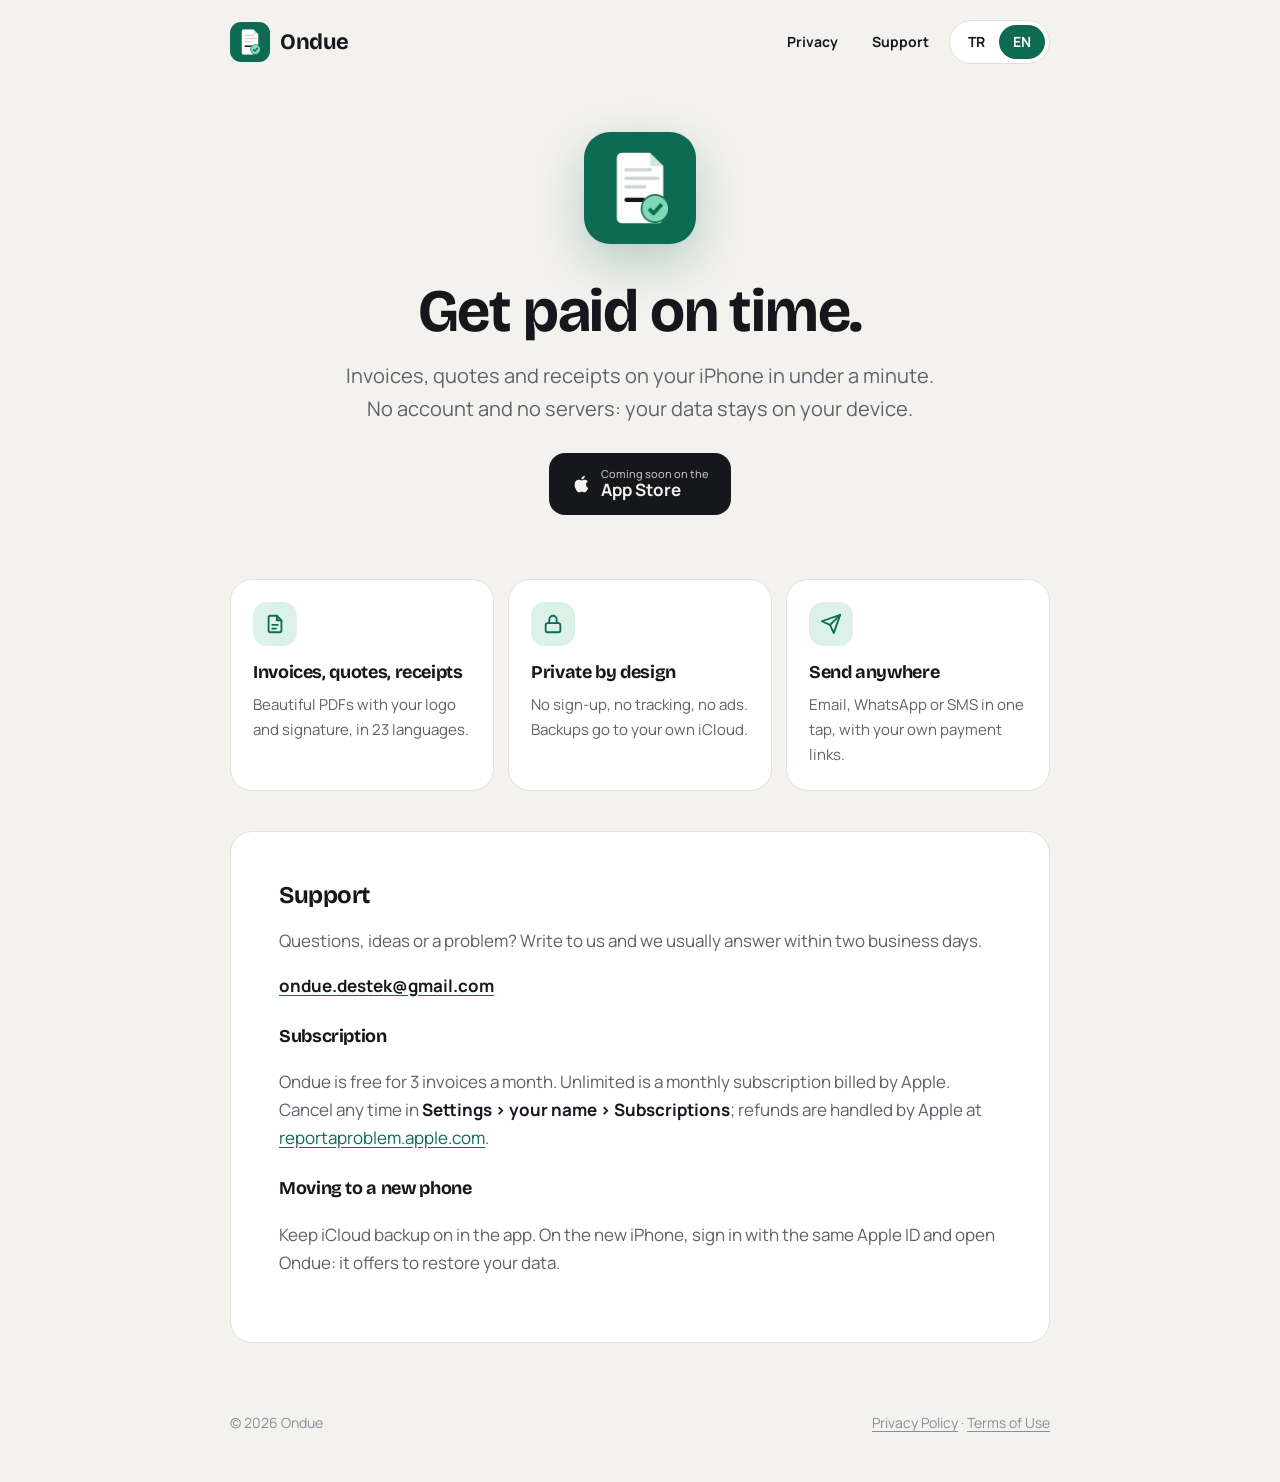
==== index.html @ c63a1c74 "Ondue website: home, support and privacy policy Co-Authored-By: Claude Opus 5.5 <noreply@anthropic.c" ====
<!doctype html>
<html lang="en" data-lang="en">
<head>
  <meta charset="utf-8" />
  <meta name="viewport" content="width=device-width, initial-scale=1" />
  <title>Ondue: Invoices, quotes & receipts</title>
  <meta name="title-en" content="Ondue: Invoices, quotes & receipts" />
  <meta name="title-tr" content="Ondue: Fatura, teklif ve makbuz" />
  <meta name="description" content="Ondue makes invoices, quotes and receipts on your iPhone. No account, no servers: your data stays on your device." />
  <meta name="theme-color" content="#0E6B53" />
  <meta property="og:title" content="Ondue" />
  <meta property="og:description" content="Invoices, quotes and receipts on your iPhone. Your data stays on your device." />
  <meta property="og:image" content="logo.png" />
  <link rel="icon" href="favicon.png" />
  <link rel="apple-touch-icon" href="logo.png" />
  <link rel="preconnect" href="https://fonts.googleapis.com" />
  <link rel="preconnect" href="https://fonts.gstatic.com" crossorigin />
  <link href="https://fonts.googleapis.com/css2?family=Bricolage+Grotesque:opsz,wght@12..96,700&family=Manrope:wght@400;500;700&display=swap" rel="stylesheet" />
  <link rel="stylesheet" href="style.css" />
  <script src="lang.js"></script>
</head>
<body>
  <header class="top">
    <div class="wrap">
      <a class="brand" href="./"><img src="logo.png" alt="" width="40" height="40" /><span>Ondue</span></a>
      <nav class="nav">
        <a href="privacy.html"><span lang-block="en">Privacy</span><span lang-block="tr">Gizlilik</span></a>
        <a href="#support"><span lang-block="en">Support</span><span lang-block="tr">Destek</span></a>
        <div class="lang" role="group" aria-label="Language"><button data-lang="tr" aria-pressed="false">TR</button><button data-lang="en" aria-pressed="true">EN</button></div>
      </nav>
    </div>
  </header>

  <main class="wrap">
    <section class="hero">
      <img class="icon" src="logo.png" alt="Ondue" width="112" height="112" />
      <div lang-block="en">
        <h1>Get paid on time.</h1>
        <p class="lead">Invoices, quotes and receipts on your iPhone in under a minute. No account and no servers: your data stays on your device.</p>
      </div>
      <div lang-block="tr">
        <h1>Paranı zamanında al.</h1>
        <p class="lead">Fatura, teklif ve makbuzu iPhone'unda bir dakikada hazırla. Hesap yok, sunucu yok: verilerin cihazında kalır.</p>
      </div>
      <span class="badge" aria-label="App Store">
        <svg width="22" height="22" viewBox="0 0 24 24" fill="currentColor" aria-hidden="true"><path d="M16.37 12.6c-.02-2.3 1.88-3.4 1.97-3.46-1.07-1.57-2.74-1.78-3.33-1.8-1.42-.14-2.77.83-3.49.83-.72 0-1.83-.81-3-.79-1.55.02-2.97.9-3.77 2.28-1.6 2.78-.41 6.9 1.15 9.15.76 1.1 1.67 2.34 2.86 2.3 1.15-.05 1.58-.74 2.97-.74 1.38 0 1.77.74 2.98.72 1.23-.02 2.01-1.12 2.76-2.23.87-1.28 1.23-2.51 1.25-2.58-.03-.01-2.4-.92-2.42-3.65zM14.1 5.86c.63-.77 1.06-1.83.94-2.89-.91.04-2.01.61-2.66 1.37-.58.67-1.09 1.76-.96 2.8 1.02.08 2.05-.52 2.68-1.28z"/></svg>
        <span lang-block="en"><small>Coming soon on the</small>App Store</span>
        <span lang-block="tr"><small>Yakında</small>App Store'da</span>
      </span>
    </section>

    <section class="grid" aria-label="Features">
      <div class="card">
        <div class="dot"><svg viewBox="0 0 24 24" fill="none" stroke="currentColor" stroke-width="2" stroke-linecap="round" stroke-linejoin="round"><path d="M14 3H7a2 2 0 0 0-2 2v14a2 2 0 0 0 2 2h10a2 2 0 0 0 2-2V8z"/><path d="M14 3v5h5M9 13h6M9 17h4"/></svg></div>
        <h3 lang-block="en">Invoices, quotes, receipts</h3><h3 lang-block="tr">Fatura, teklif, makbuz</h3>
        <p lang-block="en">Beautiful PDFs with your logo and signature, in 23 languages.</p>
        <p lang-block="tr">Logon ve imzanla şık PDF'ler, 23 dilde.</p>
      </div>
      <div class="card">
        <div class="dot"><svg viewBox="0 0 24 24" fill="none" stroke="currentColor" stroke-width="2" stroke-linecap="round" stroke-linejoin="round"><rect x="4" y="11" width="16" height="10" rx="2"/><path d="M8 11V7a4 4 0 0 1 8 0v4"/></svg></div>
        <h3 lang-block="en">Private by design</h3><h3 lang-block="tr">Gizlilik esaslı</h3>
        <p lang-block="en">No sign-up, no tracking, no ads. Backups go to your own iCloud.</p>
        <p lang-block="tr">Üyelik yok, takip yok, reklam yok. Yedekler senin iCloud'una gider.</p>
      </div>
      <div class="card">
        <div class="dot"><svg viewBox="0 0 24 24" fill="none" stroke="currentColor" stroke-width="2" stroke-linecap="round" stroke-linejoin="round"><path d="M22 2 11 13"/><path d="M22 2 15 22l-4-9-9-4z"/></svg></div>
        <h3 lang-block="en">Send anywhere</h3><h3 lang-block="tr">Her yerden gönder</h3>
        <p lang-block="en">Email, WhatsApp or SMS in one tap, with your own payment links.</p>
        <p lang-block="tr">E-posta, WhatsApp ya da SMS ile tek dokunuşta, kendi ödeme linklerinle.</p>
      </div>
    </section>

    <section id="support" class="doc">
      <h2 lang-block="en" style="margin-top:0">Support</h2>
      <h2 lang-block="tr" style="margin-top:0">Destek</h2>
      <p lang-block="en">Questions, ideas or a problem? Write to us and we usually answer within two business days.</p>
      <p lang-block="tr">Sorun, soru ya da önerin mi var? Bize yaz, genellikle iki iş günü içinde dönüyoruz.</p>
      <p><a href="mailto:ondue.destek@gmail.com"><strong>ondue.destek@gmail.com</strong></a></p>
      <h3 lang-block="en">Subscription</h3><h3 lang-block="tr">Abonelik</h3>
      <p lang-block="en">Ondue is free for 3 invoices a month. Unlimited is a monthly subscription billed by Apple. Cancel any time in <strong>Settings › your name › Subscriptions</strong>; refunds are handled by Apple at <a href="https://reportaproblem.apple.com">reportaproblem.apple.com</a>.</p>
      <p lang-block="tr">Ondue ayda 3 faturaya kadar ücretsizdir. Sınırsız kullanım, Apple üzerinden faturalanan aylık bir aboneliktir. İstediğin zaman <strong>Ayarlar › adın › Abonelikler</strong>'den iptal edebilirsin. İadeleri Apple <a href="https://reportaproblem.apple.com">reportaproblem.apple.com</a> üzerinden yapar.</p>
      <h3 lang-block="en">Moving to a new phone</h3><h3 lang-block="tr">Yeni telefona geçiş</h3>
      <p lang-block="en">Keep iCloud backup on in the app. On the new iPhone, sign in with the same Apple ID and open Ondue: it offers to restore your data.</p>
      <p lang-block="tr">Uygulamada iCloud yedeğini açık tut. Yeni iPhone'da aynı Apple kimliğiyle giriş yapıp Ondue'yu açtığında verilerini geri yüklemeyi önerir.</p>
    </section>
  </main>

  <footer>
    <div class="wrap">
      <span>© 2026 Ondue</span>
      <span><a href="privacy.html"><span lang-block="en">Privacy Policy</span><span lang-block="tr">Gizlilik Politikası</span></a> · <a href="https://www.apple.com/legal/internet-services/itunes/dev/stdeula/"><span lang-block="en">Terms of Use</span><span lang-block="tr">Kullanım Koşulları</span></a></span>
    </div>
  </footer>
</body>
</html>
---- style.css ----
:root {
  --bg: #f4f2ee;
  --card: #ffffff;
  --ink: #15171c;
  --muted: #5e6168;
  --faint: #8b8e95;
  --line: #e4e1da;
  --accent: #0e6b53;
  --accent-ink: #ffffff;
  --mint: #7fd8b6;
  --mint-soft: #dcf2e8;
  --radius: 22px;
  color-scheme: light;
}
@media (prefers-color-scheme: dark) {
  :root {
    --bg: #101215;
    --card: #171a1f;
    --ink: #f3f4f6;
    --muted: #b9bdc6;
    --faint: #8b8f98;
    --line: #262a31;
    --accent: #7fd8b6;
    --accent-ink: #0b2a21;
    --mint-soft: #1e3a31;
    color-scheme: dark;
  }
}

* { box-sizing: border-box; }
html { -webkit-text-size-adjust: 100%; scroll-behavior: smooth; }
body {
  margin: 0;
  background: var(--bg);
  color: var(--ink);
  font: 400 17px/1.65 'Manrope', system-ui, -apple-system, 'Segoe UI', sans-serif;
  -webkit-font-smoothing: antialiased;
}
a { color: var(--accent); text-underline-offset: 3px; }
h1, h2, h3, .brand { font-family: 'Bricolage Grotesque', 'Manrope', system-ui, sans-serif; letter-spacing: -0.02em; }
h1 { font-size: clamp(36px, 7vw, 60px); line-height: 1.05; margin: 0 0 16px; }
h2 { font-size: 24px; line-height: 1.25; margin: 40px 0 10px; }
h3 { font-size: 18px; margin: 22px 0 6px; }
p, li { color: var(--muted); }
strong { color: var(--ink); }
ul { padding-left: 22px; }
li { margin: 6px 0; }

.wrap { max-width: 860px; margin: 0 auto; padding: 0 20px; }

/* header */
.top { padding: 20px 0; }
.top .wrap { display: flex; align-items: center; justify-content: space-between; gap: 12px; }
.brand { display: flex; align-items: center; gap: 10px; font-weight: 700; font-size: 22px; color: var(--ink); text-decoration: none; }
.brand img { width: 40px; height: 40px; border-radius: 11px; }
.nav { display: flex; align-items: center; gap: 6px; flex-wrap: wrap; justify-content: flex-end; }
.nav a, .lang button {
  font: 700 14px/1 'Manrope', system-ui, sans-serif;
  color: var(--ink); text-decoration: none;
  padding: 10px 14px; border-radius: 999px; border: 0; background: transparent; cursor: pointer;
}
.nav a:hover, .lang button:hover { background: var(--card); }
.lang { display: inline-flex; background: var(--card); border-radius: 999px; padding: 4px; border: 1px solid var(--line); }
.lang button[aria-pressed='true'] { background: var(--accent); color: var(--accent-ink); }

/* hero */
.hero { padding: 48px 0 24px; text-align: center; }
.hero .icon { width: 112px; height: 112px; border-radius: 26px; box-shadow: 0 18px 50px rgba(14, 107, 83, 0.28); margin-bottom: 28px; }
.hero p.lead { font-size: 20px; max-width: 600px; margin: 0 auto 28px; }
.badge {
  display: inline-flex; align-items: center; gap: 8px;
  background: var(--ink); color: var(--bg); text-decoration: none;
  font-weight: 700; padding: 14px 22px; border-radius: 16px;
}
.badge small { display: block; font-weight: 500; font-size: 11px; opacity: 0.75; line-height: 1.2; }
.badge span { line-height: 1.2; text-align: left; }
.note { font-size: 14px; color: var(--faint); margin-top: 12px; }

/* cards */
.grid { display: grid; grid-template-columns: repeat(auto-fit, minmax(230px, 1fr)); gap: 14px; margin: 40px 0; }
.card { background: var(--card); border-radius: var(--radius); padding: 22px; border: 1px solid var(--line); }
.card h3 { margin-top: 12px; }
.card p { margin: 0; font-size: 15px; }
.dot { width: 44px; height: 44px; border-radius: 14px; background: var(--mint-soft); display: grid; place-items: center; color: var(--accent); }
.dot svg { width: 22px; height: 22px; }

/* document */
.doc { background: var(--card); border-radius: var(--radius); border: 1px solid var(--line); padding: clamp(22px, 5vw, 48px); margin: 12px 0 40px; }
.doc h1 { font-size: clamp(32px, 6vw, 46px); }
.doc h2:first-of-type { margin-top: 28px; }
.meta { color: var(--faint); font-size: 14px; margin: 0; }
.summary { background: var(--mint-soft); border-radius: 16px; padding: 18px 20px; margin: 24px 0 8px; }
.summary p { color: var(--ink); margin: 0; }
table { width: 100%; border-collapse: collapse; font-size: 15px; margin: 8px 0; }
th, td { text-align: left; padding: 10px 8px; border-bottom: 1px solid var(--line); vertical-align: top; }
th { color: var(--ink); font-weight: 700; }
td { color: var(--muted); }
.table-wrap { overflow-x: auto; }

footer { padding: 28px 0 48px; color: var(--faint); font-size: 14px; }
footer .wrap { display: flex; justify-content: space-between; gap: 12px; flex-wrap: wrap; }
footer a { color: var(--faint); }

[lang-block] { display: none; }
html[data-lang='tr'] [lang-block='tr'], html[data-lang='en'] [lang-block='en'] { display: revert; }

@media (max-width: 560px) {
  body { font-size: 16px; }
  .nav a { padding: 8px 10px; }
  .brand span { display: none; }
}
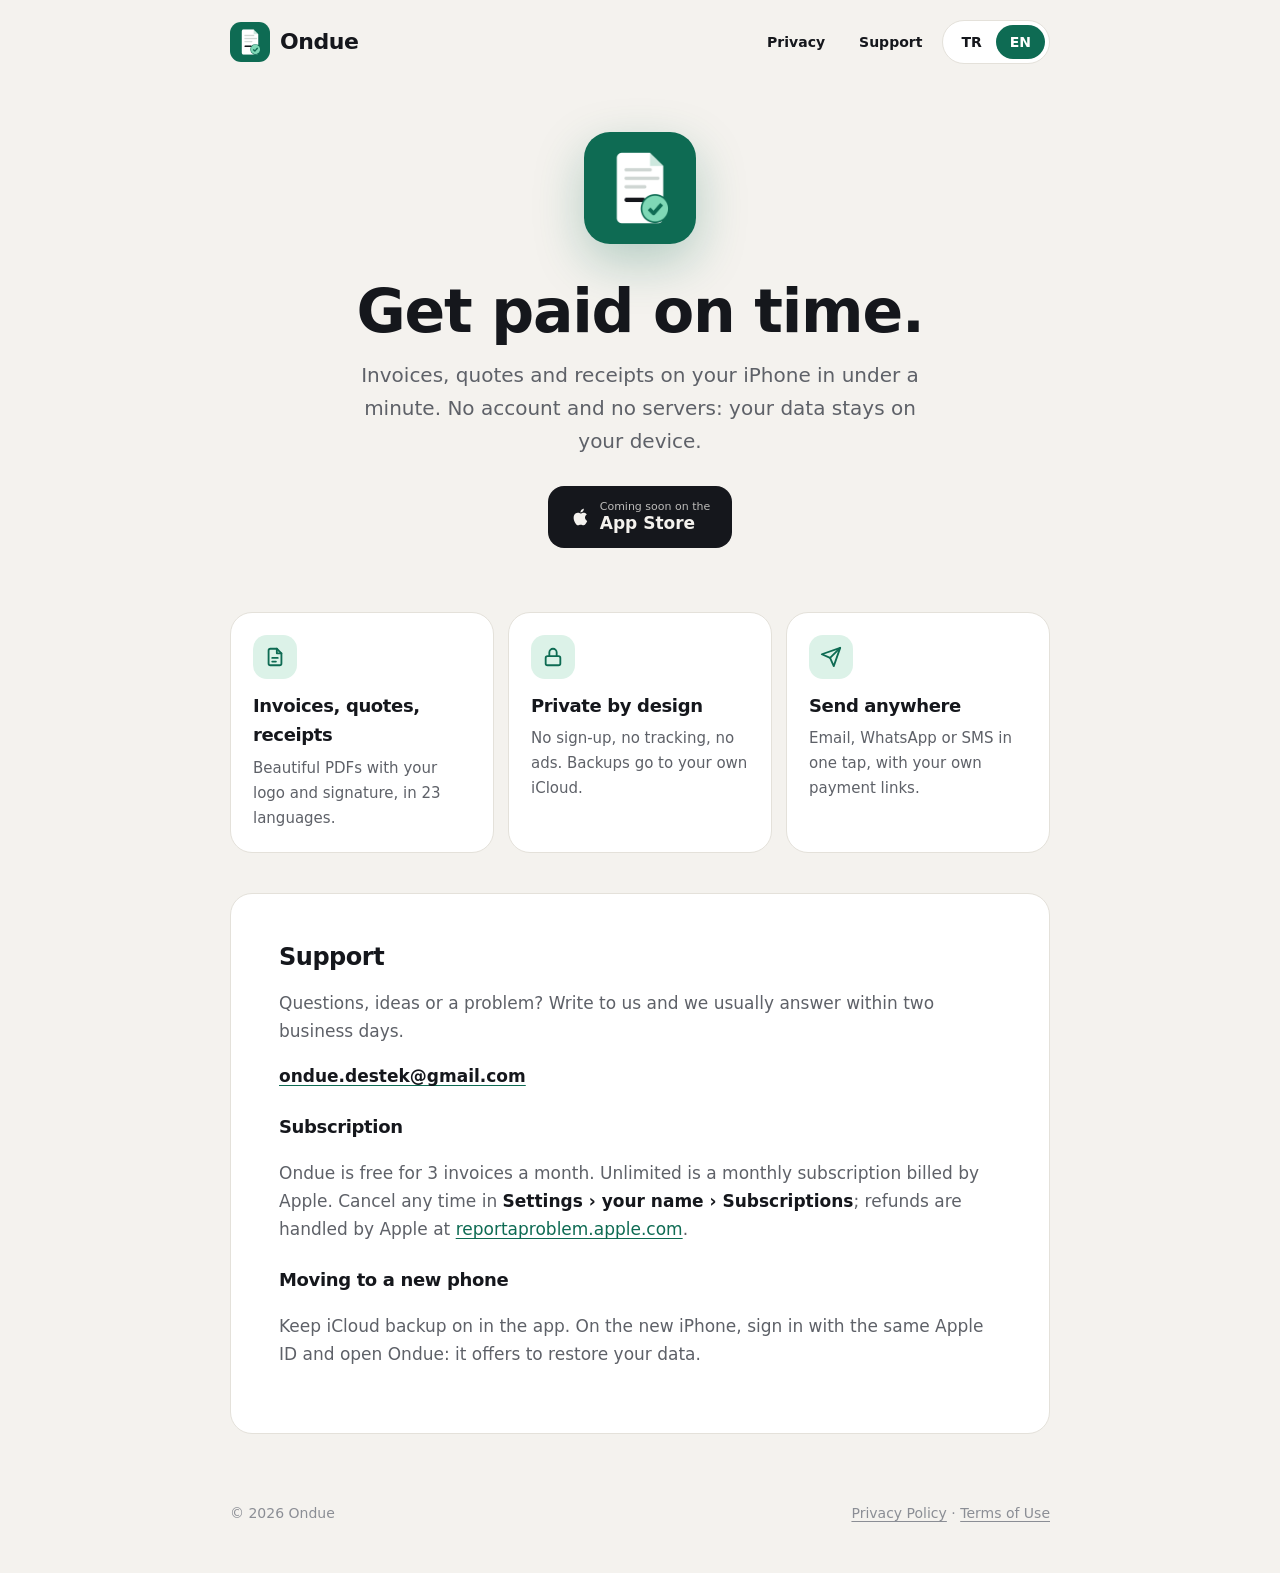
==== commit 4f8cea0a: "Gizlilik: KVKK aydınlatma metni, yazı tipleri siteden sunuluyor - privacy.html: 12. bölüm KVKK aydın" ====
--- a/index.html
+++ b/index.html
@@ -13,9 +13,6 @@
   <meta property="og:image" content="logo.png" />
   <link rel="icon" href="favicon.png" />
   <link rel="apple-touch-icon" href="logo.png" />
-  <link rel="preconnect" href="https://fonts.googleapis.com" />
-  <link rel="preconnect" href="https://fonts.gstatic.com" crossorigin />
-  <link href="https://fonts.googleapis.com/css2?family=Bricolage+Grotesque:opsz,wght@12..96,700&family=Manrope:wght@400;500;700&display=swap" rel="stylesheet" />
   <link rel="stylesheet" href="style.css" />
   <script src="lang.js"></script>
 </head>
--- a/style.css
+++ b/style.css
@@ -1,3 +1,9 @@
+/* Fonts are served from this site, never fetched from Google Fonts: no visitor data goes to a third party. */
+@font-face { font-family: 'Manrope'; font-weight: 400; font-display: swap; src: url('fonts/Manrope_400Regular.ttf') format('truetype'); }
+@font-face { font-family: 'Manrope'; font-weight: 500; font-display: swap; src: url('fonts/Manrope_500Medium.ttf') format('truetype'); }
+@font-face { font-family: 'Manrope'; font-weight: 700; font-display: swap; src: url('fonts/Manrope_700Bold.ttf') format('truetype'); }
+@font-face { font-family: 'Bricolage Grotesque'; font-weight: 700; font-display: swap; src: url('fonts/BricolageGrotesque_700Bold.ttf') format('truetype'); }
+
 :root {
   --bg: #f4f2ee;
   --card: #ffffff;
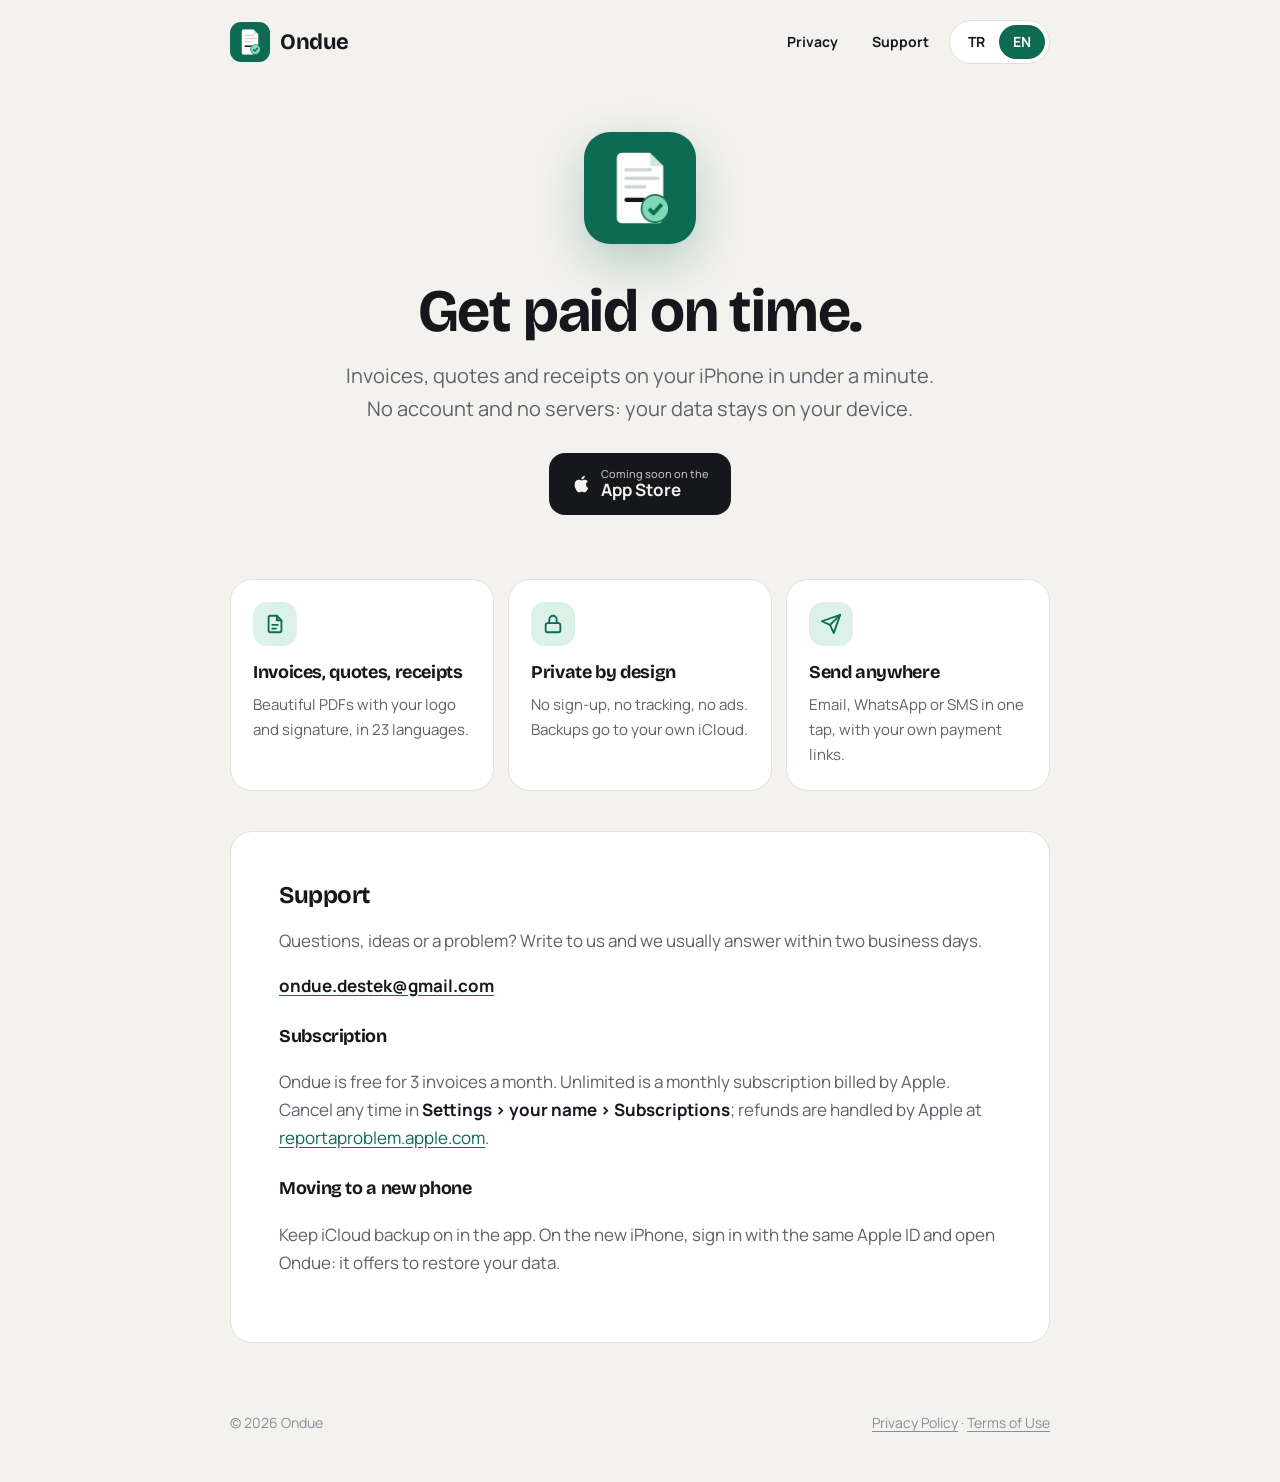
==== commit 23f0d653: "Gizlilik sayfası 1.0.1 inceleme sürümüne döndürüldü (KVKK metni kvkk-1.0.2 dalında) Co-Authored-By: " ====
--- a/index.html
+++ b/index.html
@@ -13,6 +13,9 @@
   <meta property="og:image" content="logo.png" />
   <link rel="icon" href="favicon.png" />
   <link rel="apple-touch-icon" href="logo.png" />
+  <link rel="preconnect" href="https://fonts.googleapis.com" />
+  <link rel="preconnect" href="https://fonts.gstatic.com" crossorigin />
+  <link href="https://fonts.googleapis.com/css2?family=Bricolage+Grotesque:opsz,wght@12..96,700&family=Manrope:wght@400;500;700&display=swap" rel="stylesheet" />
   <link rel="stylesheet" href="style.css" />
   <script src="lang.js"></script>
 </head>
--- a/style.css
+++ b/style.css
@@ -1,9 +1,3 @@
-/* Fonts are served from this site, never fetched from Google Fonts: no visitor data goes to a third party. */
-@font-face { font-family: 'Manrope'; font-weight: 400; font-display: swap; src: url('fonts/Manrope_400Regular.ttf') format('truetype'); }
-@font-face { font-family: 'Manrope'; font-weight: 500; font-display: swap; src: url('fonts/Manrope_500Medium.ttf') format('truetype'); }
-@font-face { font-family: 'Manrope'; font-weight: 700; font-display: swap; src: url('fonts/Manrope_700Bold.ttf') format('truetype'); }
-@font-face { font-family: 'Bricolage Grotesque'; font-weight: 700; font-display: swap; src: url('fonts/BricolageGrotesque_700Bold.ttf') format('truetype'); }
-
 :root {
   --bg: #f4f2ee;
   --card: #ffffff;
